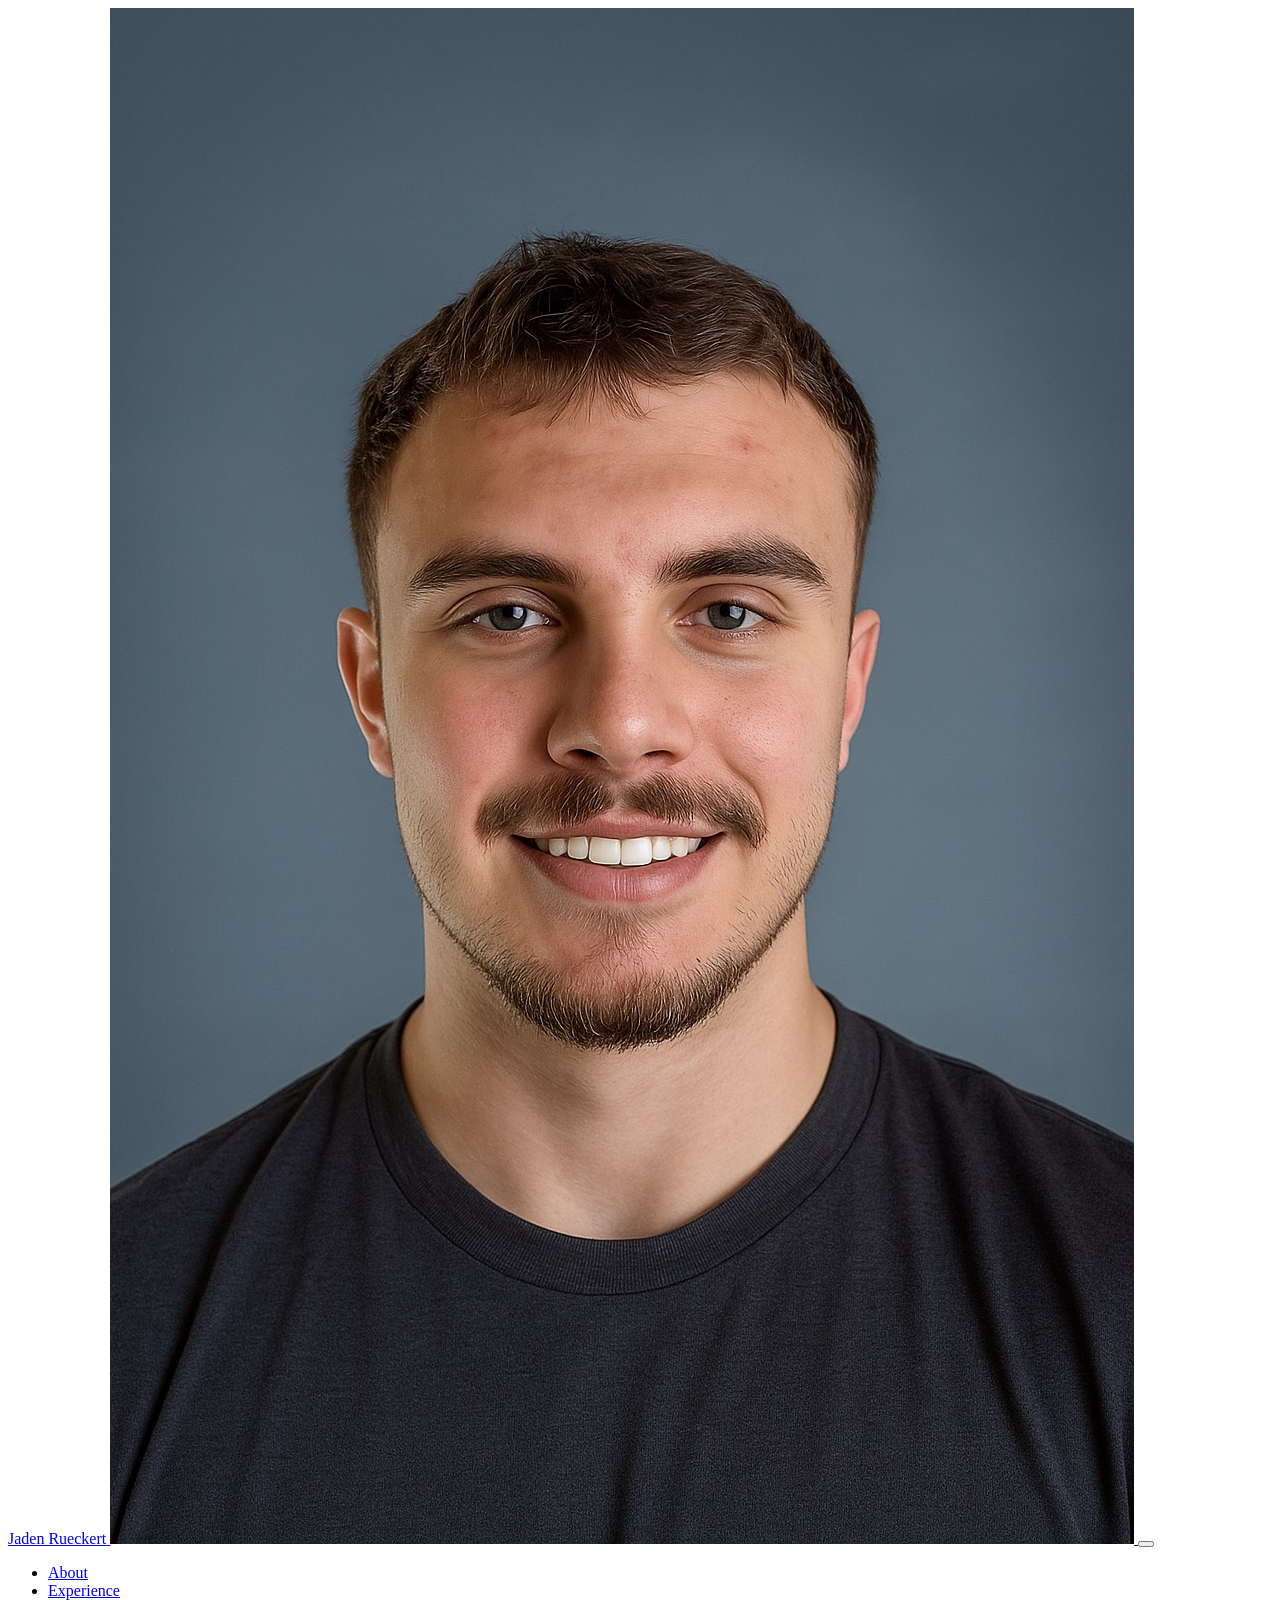
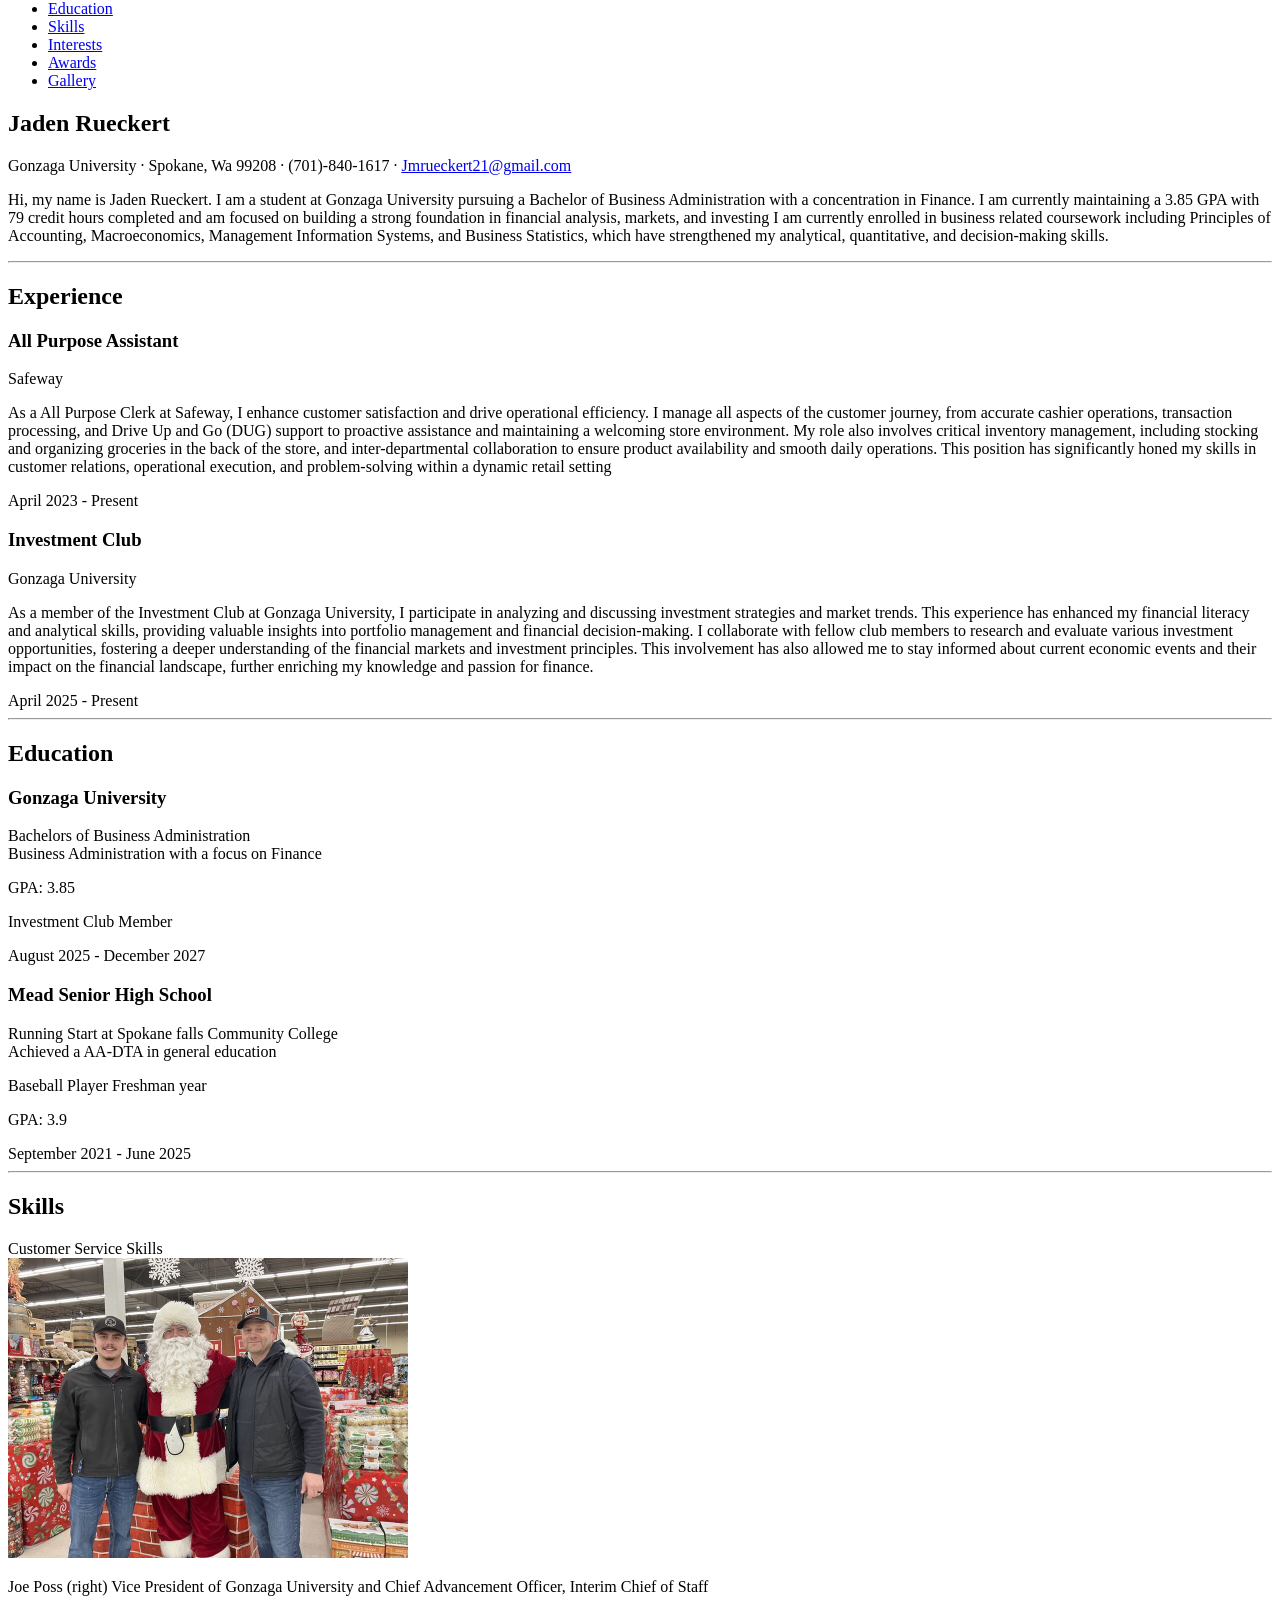
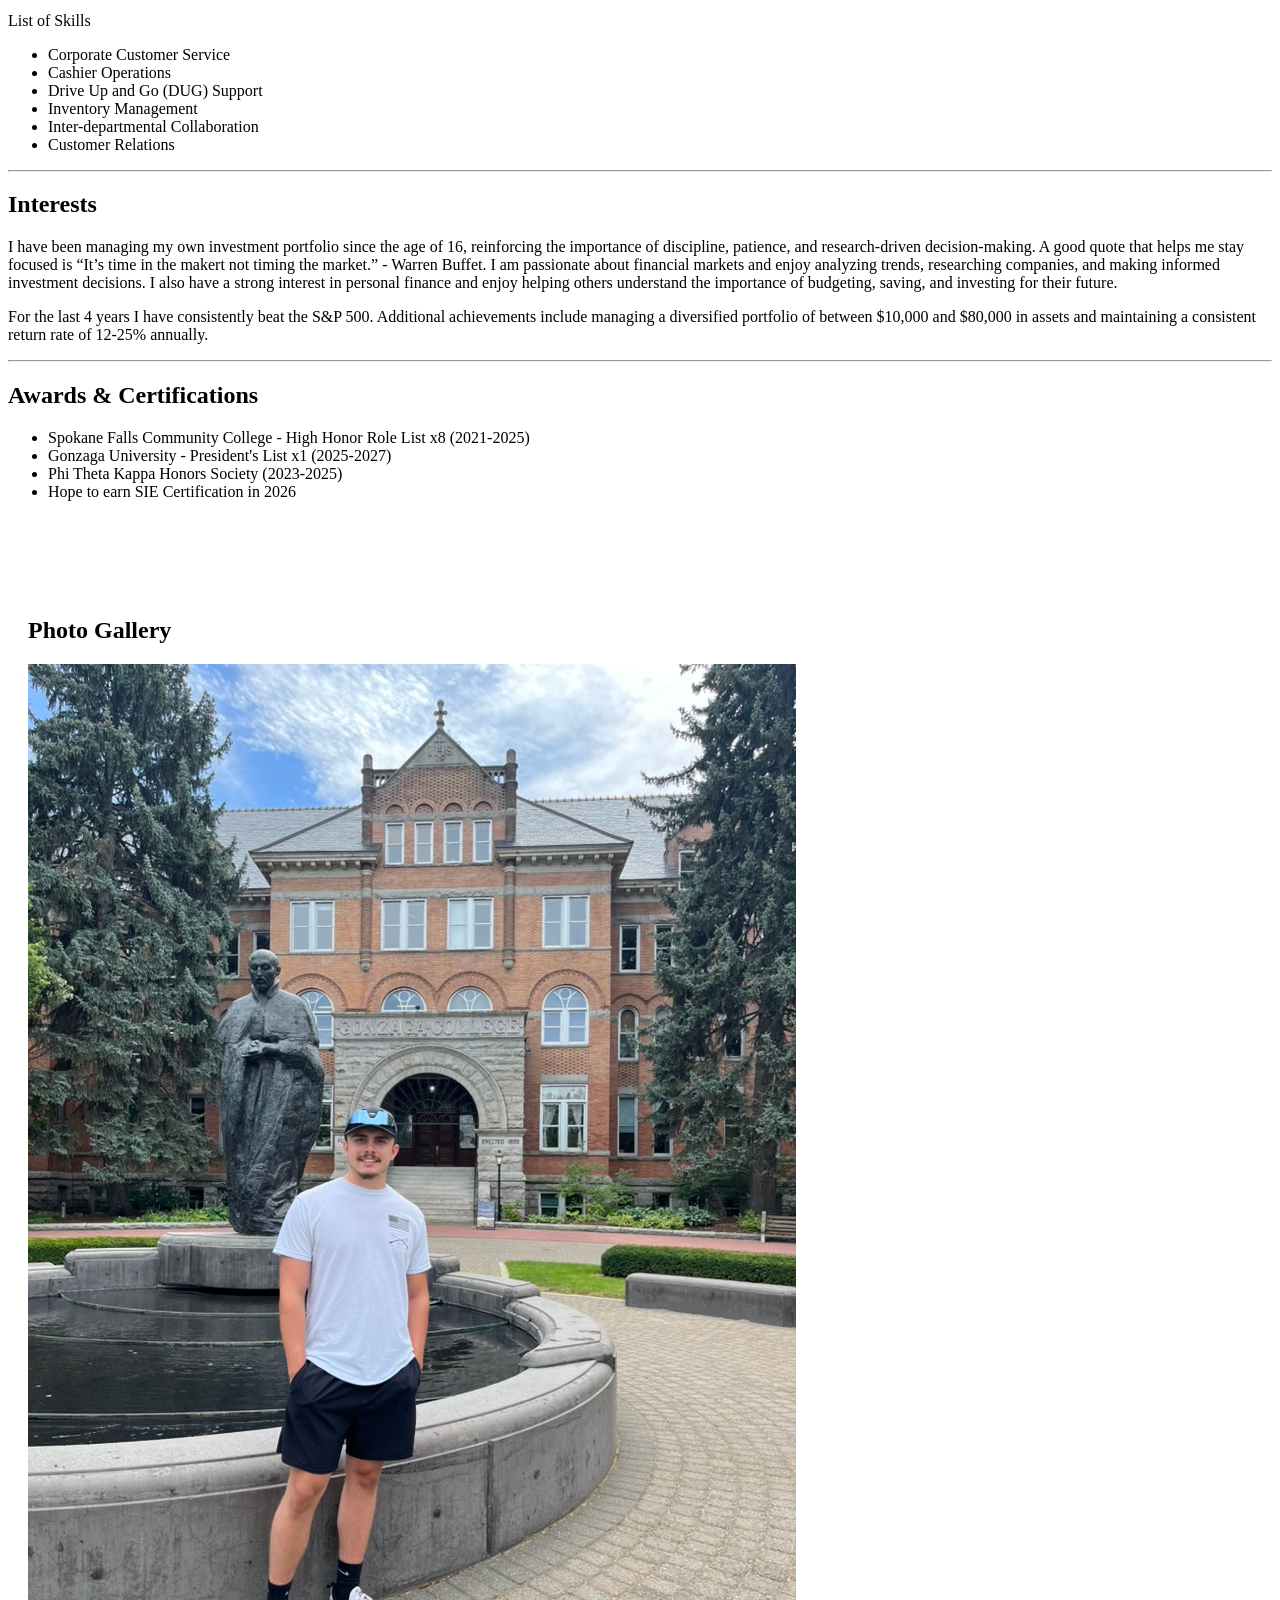
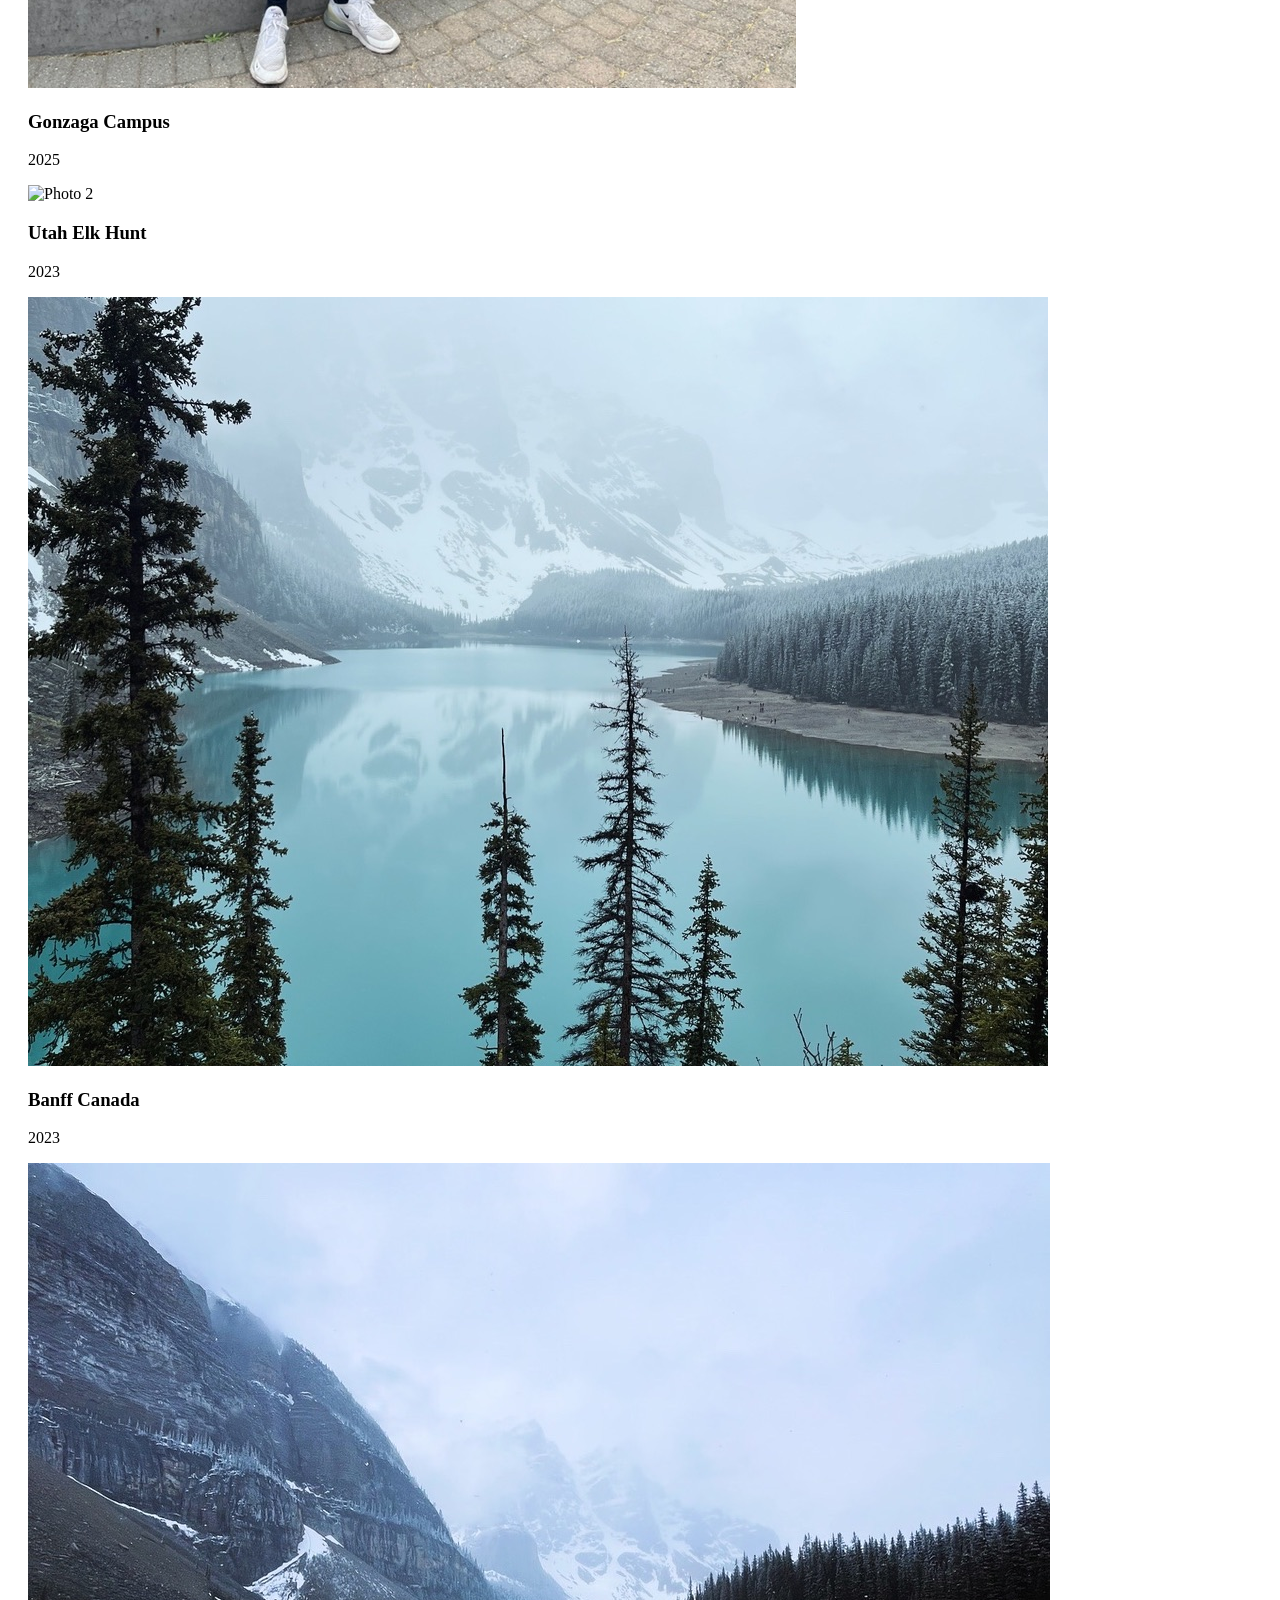
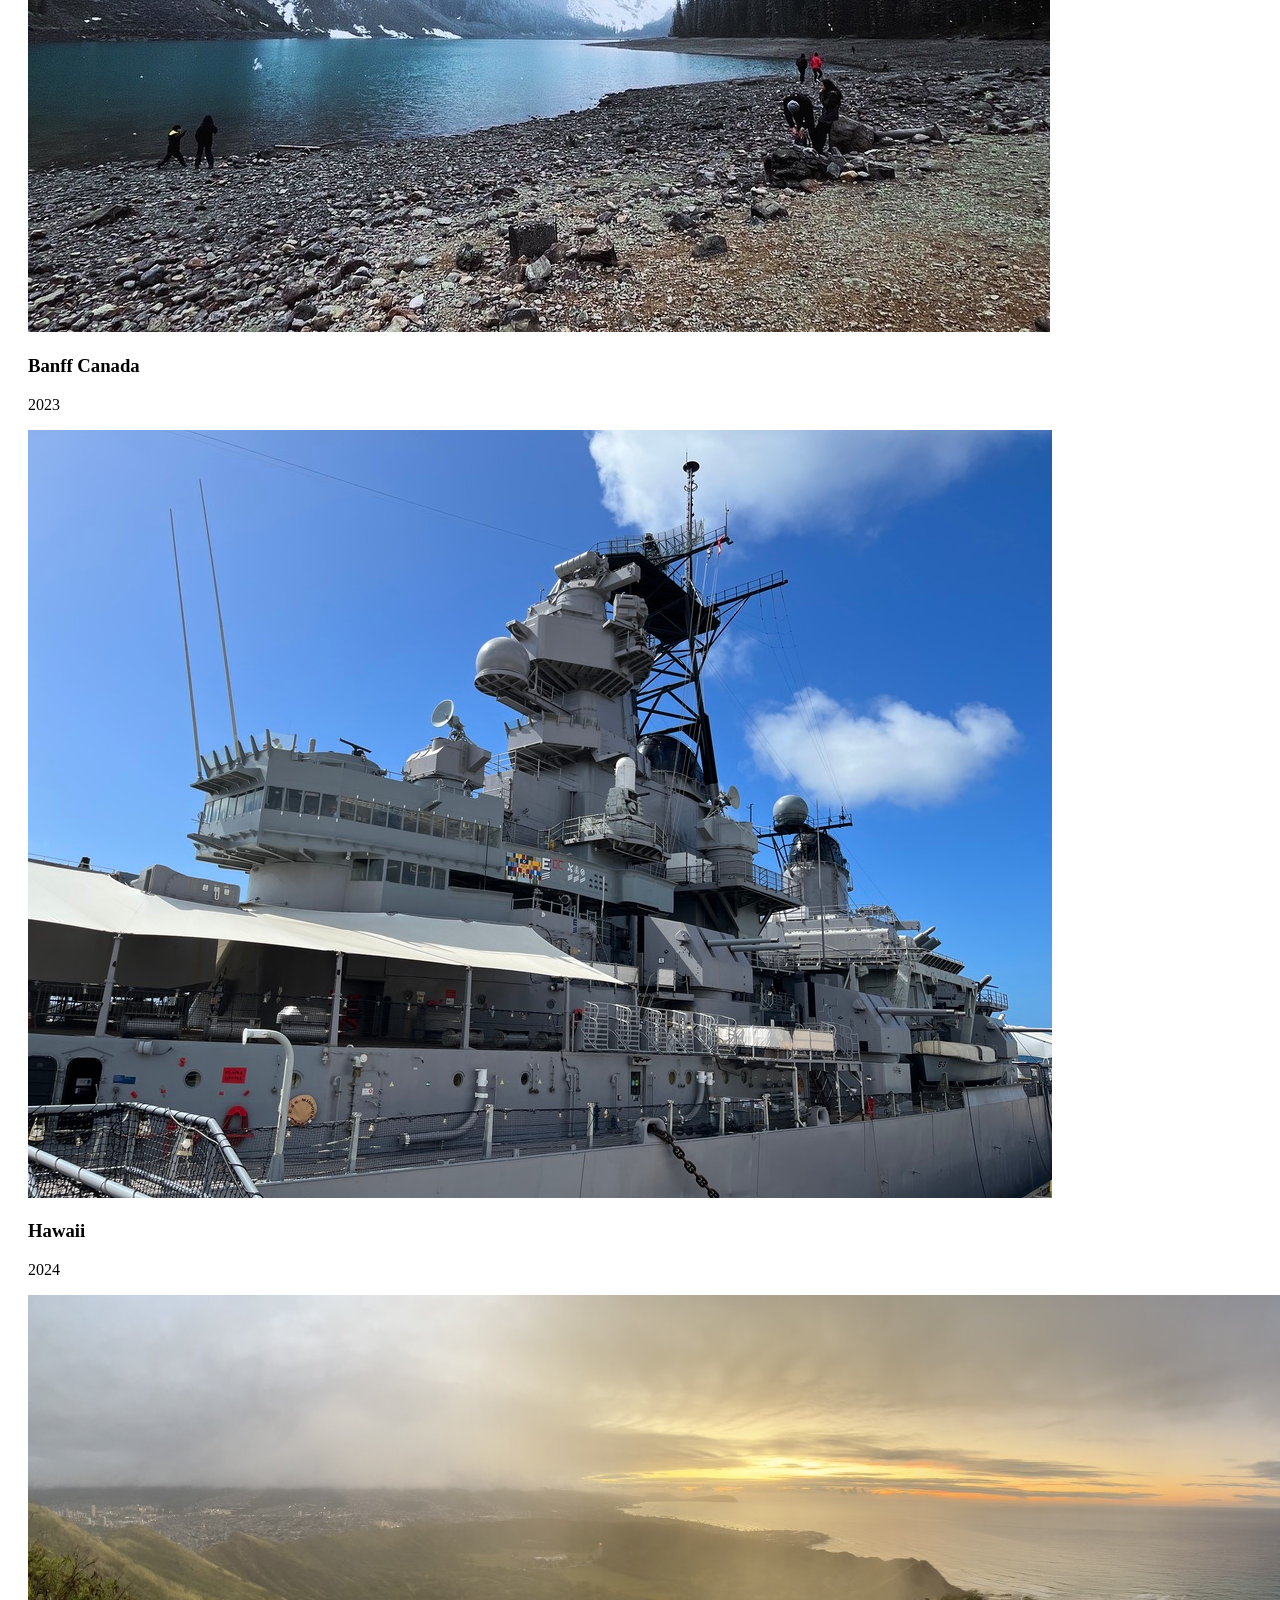
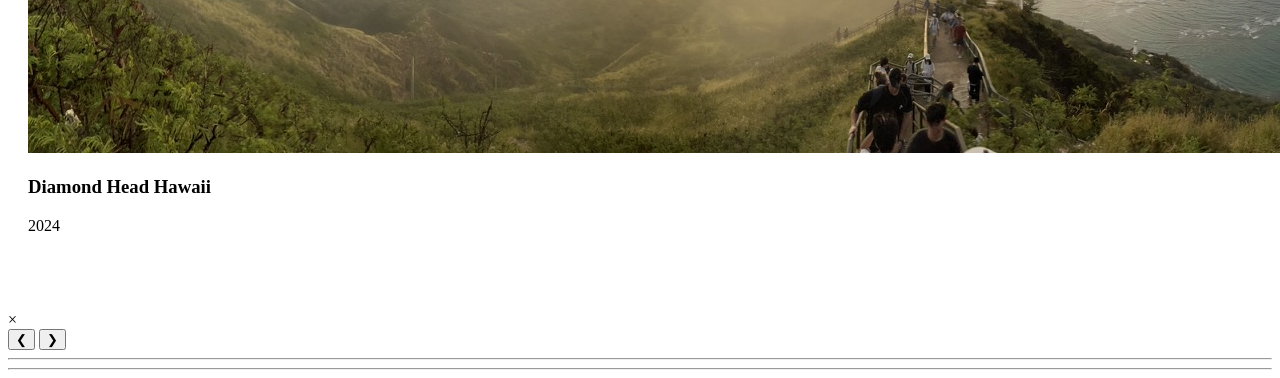
==== index.html @ c6435d7e "Add files via upload" ====
<!DOCTYPE html>
<html lang="en">
    <head>
        <meta charset="utf-8" />
        <meta name="viewport" content="width=device-width, initial-scale=1, shrink-to-fit=no" />
        <meta name="description" content="" />
        <meta name="author" content="" />
        <title>Jaden Rueckert Resume</title>
        <link rel="icon" type="image/x-icon" href="assets/img/favicon.ico" />
        <!-- Font Awesome icons (free version)-->
        <script src="https://use.fontawesome.com/releases/v6.3.0/js/all.js" crossorigin="anonymous"></script>
        <!-- Google fonts-->
        <link href="https://fonts.googleapis.com/css?family=Saira+Extra+Condensed:500,700" rel="stylesheet" type="text/css" />
        <link href="https://fonts.googleapis.com/css?family=Muli:400,400i,800,800i" rel="stylesheet" type="text/css" />
        <!-- Core theme CSS (includes Bootstrap)-->
        <link href="css/styles.css" rel="stylesheet" />
    </head>
    <body id="page-top">
        <!-- Navigation-->
            <nav class="navbar navbar-expand-lg navbar-dark bg-primary fixed-top" id="sideNav">
            <a class="navbar-brand js-scroll-trigger" href="#page-top">
                <span class="d-block d-lg-none">Jaden Rueckert</span>
                <span class="d-none d-lg-block"><img class="img-fluid img-profile rounded-circle mx-auto mb-2" src="../8692DBAE-1922-46F9-BC69-E974DAE3C91C.jpeg" alt="..." /></span>
            </a>
            <button class="navbar-toggler" type="button" data-bs-toggle="collapse" data-bs-target="#navbarResponsive" aria-controls="navbarResponsive" aria-expanded="false" aria-label="Toggle navigation"><span class="navbar-toggler-icon"></span></button>
            <div class="collapse navbar-collapse" id="navbarResponsive">
                <ul class="navbar-nav">
                    <li class="nav-item"><a class="nav-link js-scroll-trigger" href="#about">About</a></li>
                    <li class="nav-item"><a class="nav-link js-scroll-trigger" href="#experience">Experience</a></li>
                    <li class="nav-item"><a class="nav-link js-scroll-trigger" href="#education">Education</a></li>
                    <li class="nav-item"><a class="nav-link js-scroll-trigger" href="#skills">Skills</a></li>
                    <li class="nav-item"><a class="nav-link js-scroll-trigger" href="#interests">Interests</a></li>
                    <li class="nav-item"><a class="nav-link js-scroll-trigger" href="#awards">Awards</a></li>
                    <li class="nav-item"><a class="nav-link js-scroll-trigger" href="#gallery">Gallery</a></li>
                </ul>
            </div>
        </nav>
        <!-- Page Content-->
        <div class="container-fluid p-0">
            <!-- About-->
            <section class="resume-section" id="about">
                <div class="resume-section-content">
                    <h1 class="mb-0">
                        Jaden Rueckert
                        <span class="text-primary"></span>
                    </h1>
                    <div class="subheading mb-5">
                        Gonzaga University · Spokane, Wa 99208 · (701)-840-1617 ·
                        <a href="mailto:Jmrueckert21@gmail.com">Jmrueckert21@gmail.com</a>
                    </div>
                    <p class="lead mb-5"> Hi, my name is Jaden Rueckert. I am a student at Gonzaga University pursuing a Bachelor of Business Administration with a concentration in Finance. I am currently maintaining a 3.85 GPA with 79 credit hours completed and am focused on building a strong foundation in financial analysis, markets, and investing I am currently enrolled in business related coursework including Principles of Accounting, Macroeconomics, Management Information Systems, and Business Statistics, which have strengthened my analytical, quantitative, and decision-making skills.</A></p>
                    <div class="social-icons">
                        <a class="social-icon" href="https://www.linkedin.com/in/jaden-rueckert-501752319/"><i class="fab fa-linkedin-in"></i></a>
                    </div>
                </div>
            </section>
            <hr class="m-0" />
            <!-- Experience-->
            <section class="resume-section" id="experience">
                <div class="resume-section-content">
                    <h2 class="mb-5">Experience</h2>
                    <div class="d-flex flex-column flex-md-row justify-content-between mb-5">
                        <div class="flex-grow-1">
                            <h3 class="mb-0">All Purpose Assistant</h3>
                            <div class="subheading mb-3">Safeway</div>
                            <p>As a All Purpose Clerk at Safeway, I enhance customer satisfaction and drive operational efficiency. I manage all aspects of the customer journey, from accurate cashier operations, transaction processing, and Drive Up and Go (DUG) support to proactive assistance and maintaining a welcoming store environment. My role also involves critical inventory management, including stocking and organizing groceries in the back of the store, and inter-departmental collaboration to ensure product availability and smooth daily operations. This position has significantly honed my skills in customer relations, operational execution, and problem-solving within a dynamic retail setting
                            </p>
                        </div>
                        <div class="flex-shrink-0"><span class="text-primary">April 2023 - Present</span></div>
                        </div>
                        <div class="d-flex flex-column flex-md-row justify-content-between mb-5"> 
                        <div class="flex-grow-1">
                            <h3 class="mb-0">Investment Club</h3>
                            <div class="subheading mb-3">Gonzaga University</div>
                            <p>As a member of the Investment Club at Gonzaga University, I participate in analyzing and discussing investment strategies and market trends. This experience has enhanced my financial literacy and analytical skills, providing valuable insights into portfolio management and financial decision-making. I collaborate with fellow club members to research and evaluate various investment opportunities, fostering a deeper understanding of the financial markets and investment principles. This involvement has also allowed me to stay informed about current economic events and their impact on the financial landscape, further enriching my knowledge and passion for finance.
                            </p>
                        </div>
                            <div class="flex-shrink-0"><span class="text-primary">April 2025 - Present</span></div>
                </div>
            </section>
            <hr class="m-0" />
            <!-- Education-->
            <section class="resume-section" id="education">
                <div class="resume-section-content">
                    <h2 class="mb-5">Education</h2>
                    <div class="d-flex flex-column flex-md-row justify-content-between mb-5">
                        <div class="flex-grow-1">
                            <h3 class="mb-0">Gonzaga University</h3>
                            <div class="subheading mb-3">Bachelors of Business Administration</div>
                            <div>Business Administration with a focus on Finance</div>
                            <p>GPA: 3.85</p>
                            <p>Investment Club Member </p>
                        </div>
                        <div class="flex-shrink-0"><span class="text-primary">August 2025 - December 2027</span></div>
                    </div>
                    <div class="d-flex flex-column flex-md-row justify-content-between">
                        <div class="flex-grow-1">
                            <h3 class="mb-0">Mead Senior High School</h3>
                            <div class="subheading mb-3">Running Start at Spokane falls Community College</div>
                            <div> Achieved a AA-DTA in general education </div>
                            <p>Baseball Player Freshman year</p>
                            <p>GPA: 3.9</p>
                        </div>
                        <div class="flex-shrink-0"><span class="text-primary">September 2021 - June 2025</span></div>
                    </div>
                </div>
            </section>
            <hr class="m-0" />
            <!-- Skills-->
            <section class="resume-section" id="skills">
                <div class="resume-section-content">
                    <h2 class="mb-5">Skills</h2>
                    <div class="subheading mb-3">Customer Service Skills</div>
                    <img src="../Safeway with Joe Poss.jpeg" alt="Customer Service Skills" width="400" height="300">
                    <p> Joe Poss (right) Vice President of Gonzaga University and Chief Advancement Officer, Interim Chief of Staff</p>
                    <div class="subheading mb-3">List of Skills</div>
                    <ul class="fa-ul mb-0">
                        <li>
                            <span class="fa-li"><i class="fas fa-check"></i></span>
                            Corporate Customer Service
                        </li>
                        <li>
                            <span class="fa-li"><i class="fas fa-check"></i></span>
                            Cashier Operations
                        </li>
                        <li>
                            <span class="fa-li"><i class="fas fa-check"></i></span>
                            Drive Up and Go (DUG) Support
                        </li>
                        <li>
                            <span class="fa-li"><i class="fas fa-check"></i></span>
                            Inventory Management
                        </li>
                        <li>
                            <span class="fa-li"><i class="fas fa-check"></i></span>
                            Inter-departmental Collaboration
                        </li>
                        <li>
                            <span class="fa-li"><i class="fas fa-check"></i></span>
                            Customer Relations
                        </li>
                    </ul>
                </div>
            </section>
            <hr class="m-0" />
            <!-- Interests-->
            <section class="resume-section" id="interests">
                <div class="resume-section-content">
                    <h2 class="mb-5">Interests</h2>
                    <p>I have been managing my own investment portfolio since the age of 16, reinforcing the importance of discipline, patience, and research-driven decision-making. A good quote that helps me stay focused is “It’s time in the makert not timing the market.” - Warren Buffet. I am passionate about financial markets and enjoy analyzing trends, researching companies, and making informed investment decisions. I also have a strong interest in personal finance and enjoy helping others understand the importance of budgeting, saving, and investing for their future.</p>
                    <p class="mb-0">For the last 4 years I have consistently beat the S&P 500. Additional achievements include managing a diversified portfolio of between $10,000 and $80,000 in assets and maintaining a consistent return rate of 12-25% annually.</p>
                </div>
            </section>
            <hr class="m-0" />
            <!-- Awards-->
            <section class="resume-section" id="awards">
                <div class="resume-section-content">
                    <h2 class="mb-5">Awards & Certifications</h2>
                    <ul class="fa-ul mb-0">
                        <li>
                            <span class="fa-li"><i class="fas fa-trophy text-warning"></i></span>
                            Spokane Falls Community College - High Honor Role List x8 (2021-2025)
                        </li>
                        <li>
                            <span class="fa-li"><i class="fas fa-trophy text-warning"></i></span>
                            Gonzaga University - President's List x1 (2025-2027)
                        </li>
                        <li>
                            <span class="fa-li"><i class="fas fa-trophy text-warning"></i></span>
                            Phi Theta Kappa Honors Society (2023-2025)
                        </li>
                        <li>
                            <span class="fa-li"><i class="fas fa-trophy text-warning"></i></span>
                            Hope to earn SIE Certification in 2026
                        </li>
                        </li>
                    </ul>
                </div>
            </section>
                <!-- Gallery Section -->
            <section class="resume-section" id="gallery" 
                <div class="gallery-section" style="min-height: 100vh; padding: 80px 20px 60px 20px; margin: 0;">
                <div class="gallery-container">
                <h2 class="gallery-title">Photo Gallery</h2>
            
                <div class="gallery-grid">
                <div class="gallery-item" onclick="openLightbox(0)">
                    <img src="..//1AC96784-A2AE-4AA7-A94C-4BA966CD233C_1_105_c.jpeg" alt="Photo 1">
                    <div class="gallery-overlay">
                        <div class="gallery-overlay-text">
                            <h3>Gonzaga Campus</h3>
                            <p>2025</p>
                        </div>
                    </div>
                </div>

                <div class="gallery-item" onclick="openLightbox(1)">
                    <img src="..//9BA56E24-FAA2-44F5-AEA7-58FB7676A546_1_105_c.jpeg" alt="Photo 2">
                    <div class="gallery-overlay">
                        <div class="gallery-overlay-text">
                            <h3>Utah Elk Hunt</h3>
                            <p>2023</p>
                        </div>
                    </div>
                </div>

                <div class="gallery-item" onclick="openLightbox(2)">
                    <img src="..//C91B3BA7-62A5-43C4-9205-FB633F2F75DD_1_105_c.jpeg" alt="Photo 3">
                    <div class="gallery-overlay">
                        <div class="gallery-overlay-text">
                            <h3>Banff Canada</h3>
                            <p>2023</p>
                        </div>
                    </div>
                </div>

                <div class="gallery-item" onclick="openLightbox(3)">
                    <img src="..//4DA5F283-F89E-4707-9534-E79647E760FB_1_105_c.jpeg" alt="Photo 4">
                    <div class="gallery-overlay">
                        <div class="gallery-overlay-text">
                            <h3>Banff Canada</h3>
                            <p>2023</p>
                        </div>
                    </div>
                </div>

                <div class="gallery-item" onclick="openLightbox(4)">
                    <img src="..//7D02F544-686F-486D-A3C8-370F9DF66E16_1_105_c.jpeg" alt="Photo 5">
                    <div class="gallery-overlay">
                        <div class="gallery-overlay-text">
                            <h3>Hawaii </h3>
                            <p>2024</p>
                        </div>
                    </div>
                </div>

                <div class="gallery-item" onclick="openLightbox(5)">
                    <img src="..//FFC3DEBD-5DF1-4766-85F6-EE9412261BD3_1_105_c.jpeg" alt="Photo 6">
                    <div class="gallery-overlay">
                        <div class="gallery-overlay-text">
                            <h3>Diamond Head Hawaii</h3>
                            <p>2024</p>
                        </div>
                    </div>
                </div>
            </div>
        </div>
    </div>
</section>

<!-- Lightbox Modal -->
<div class="lightbox" id="lightbox">
    <div class="lightbox-content">
        <span class="lightbox-close" onclick="closeLightbox()">&times;</span>
        <img class="lightbox-image" id="lightbox-image" src="" alt="">
        <div class="lightbox-nav">
            <button onclick="previousImage()">❮</button>
            <button onclick="nextImage()">❯</button>
        </div>
    </div>
</div>

<hr class="m-0" />

<hr class="m-0" />
        <!-- Bootstrap core JS-->
        <script src="https://cdn.jsdelivr.net/npm/bootstrap@5.2.3/dist/js/bootstrap.bundle.min.js"></script>
        <!-- Core theme JS-->
        <script src="js/scripts.js"></script>
    </body>
</html>
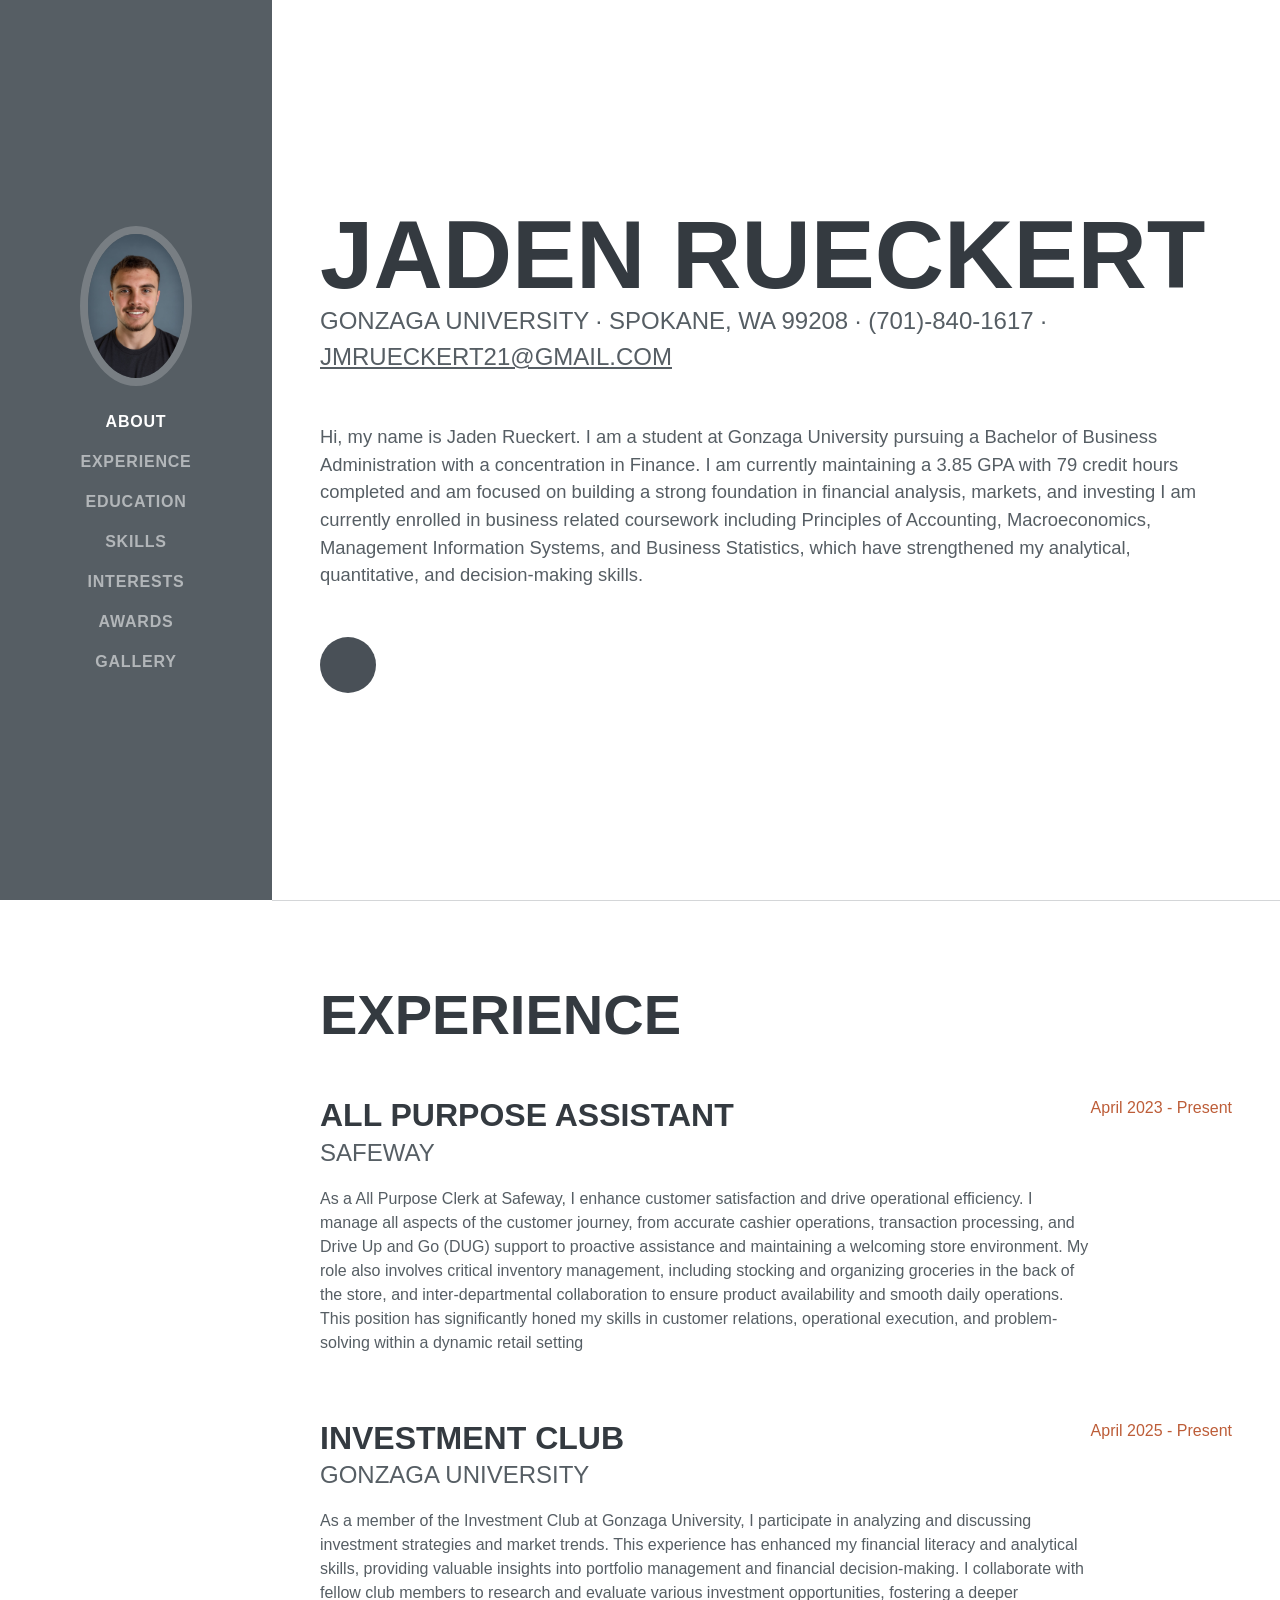
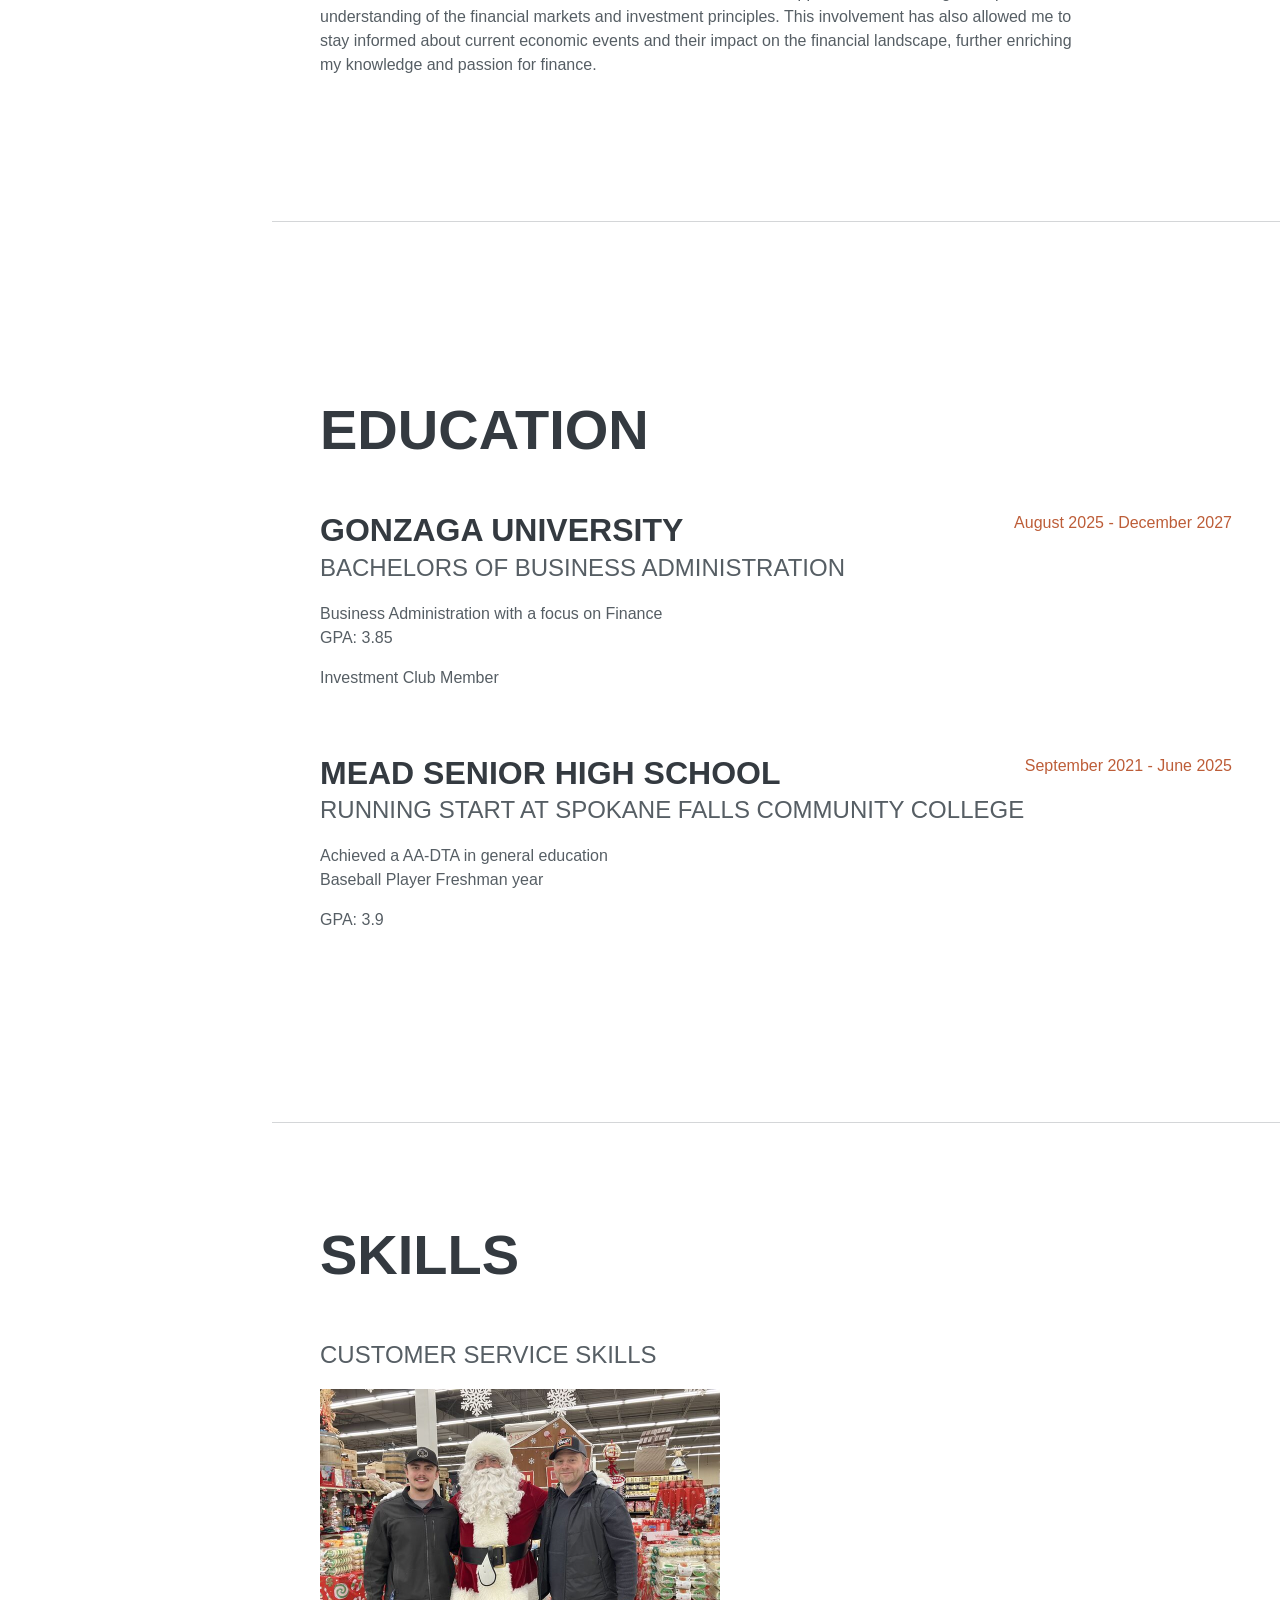
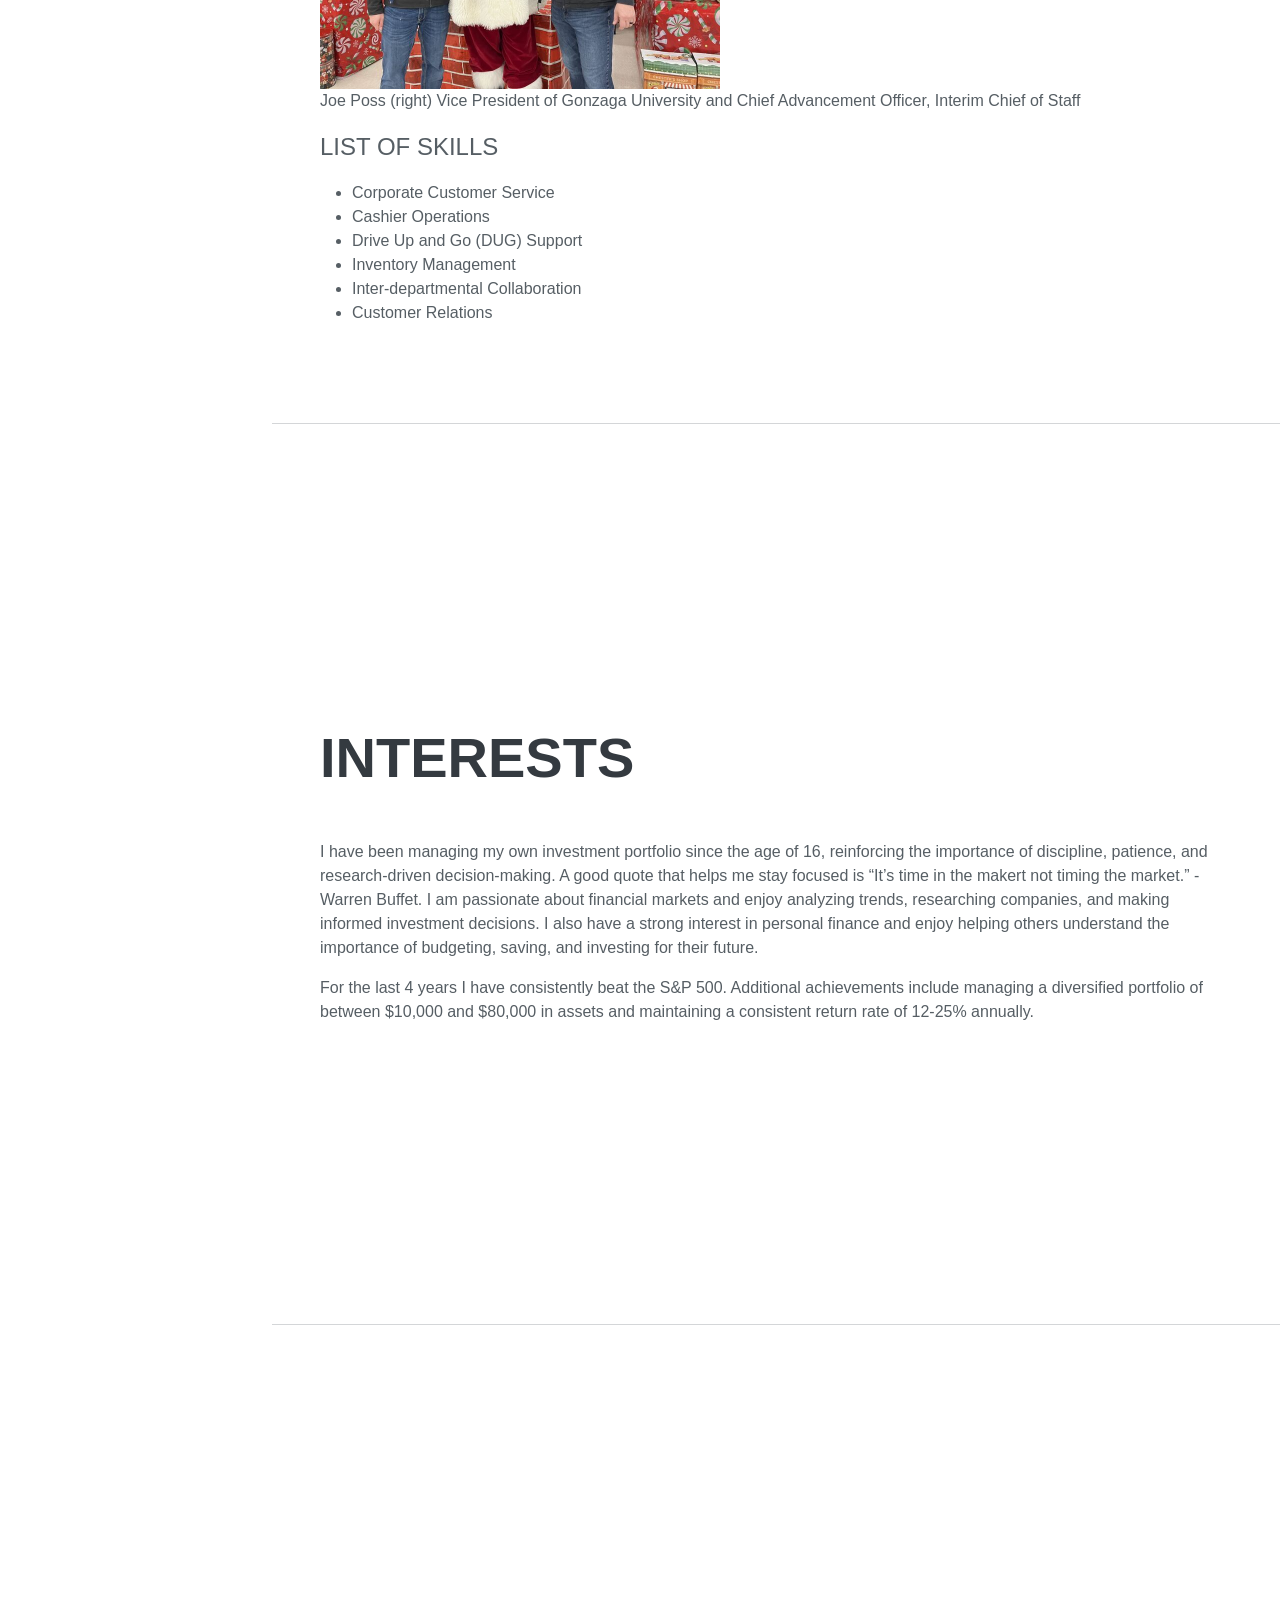
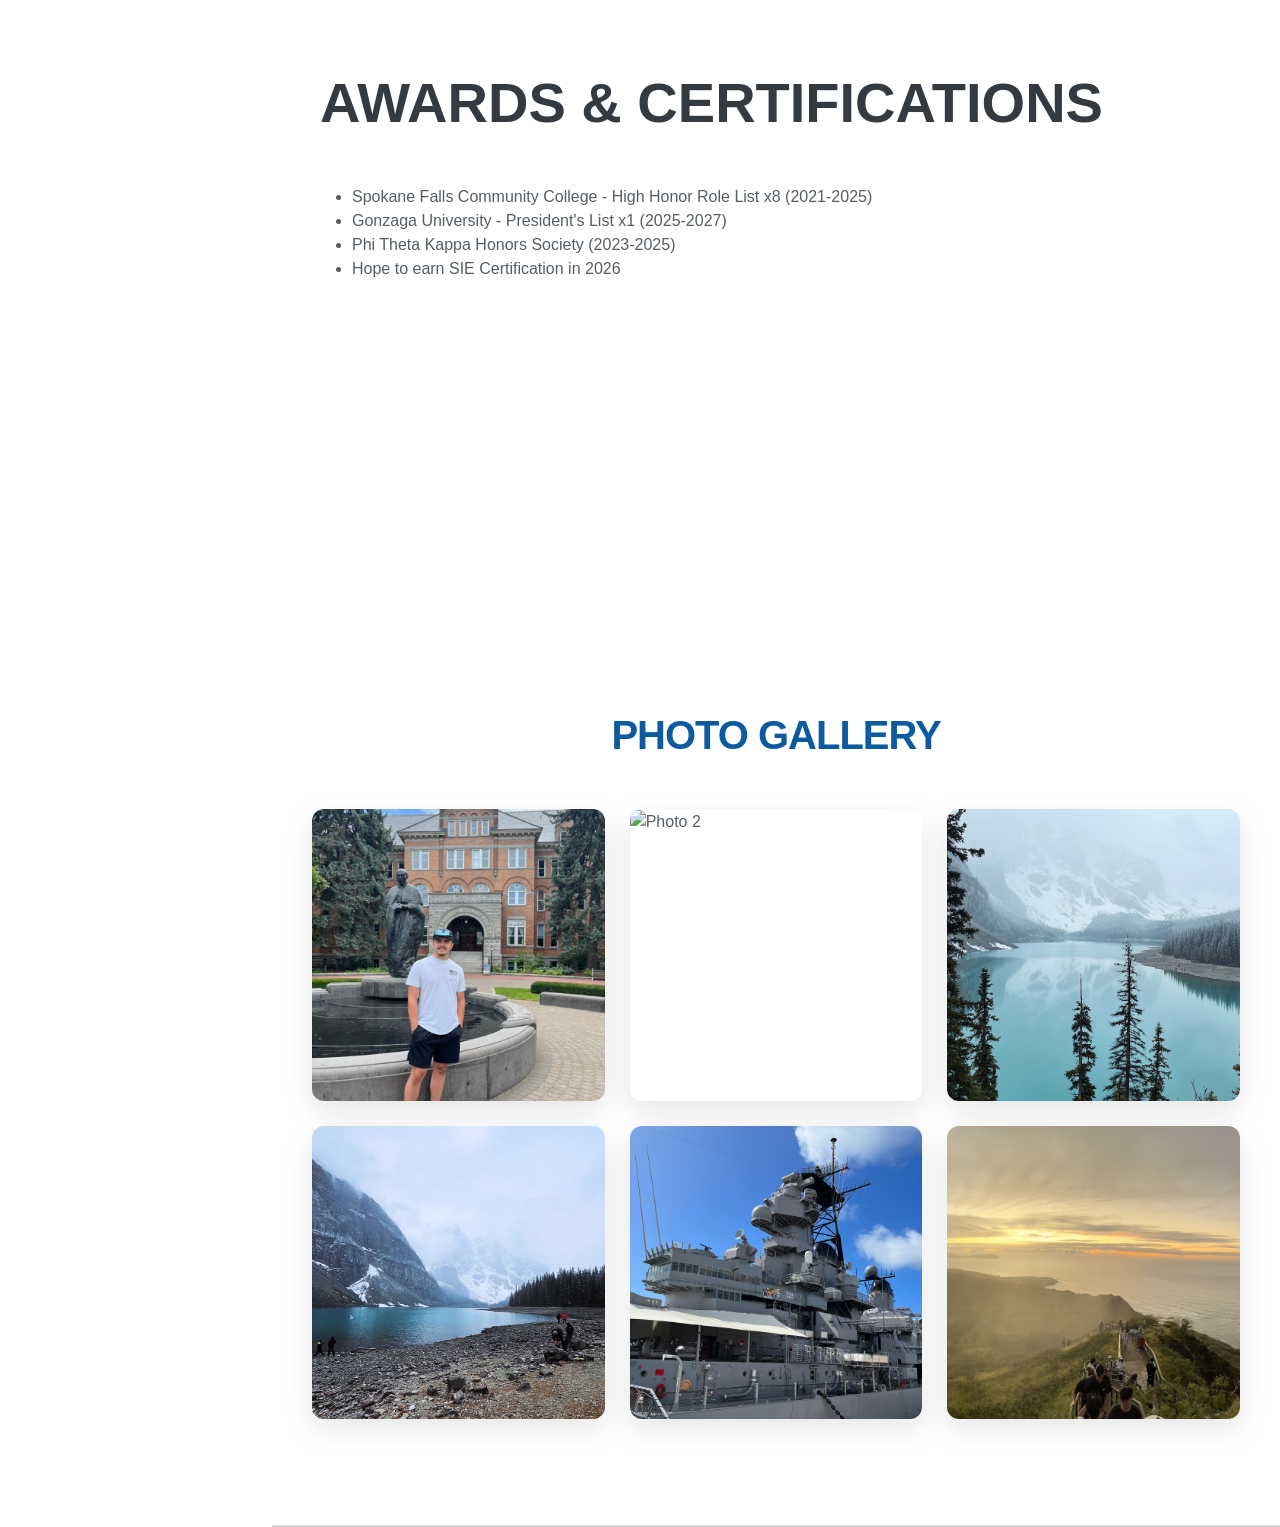
==== commit a28957d5: "Update stylesheet and script link paths in index.html" ====
--- a/index.html
+++ b/index.html
@@ -13,7 +13,8 @@
         <link href="https://fonts.googleapis.com/css?family=Saira+Extra+Condensed:500,700" rel="stylesheet" type="text/css" />
         <link href="https://fonts.googleapis.com/css?family=Muli:400,400i,800,800i" rel="stylesheet" type="text/css" />
         <!-- Core theme CSS (includes Bootstrap)-->
-        <link href="css/styles.css" rel="stylesheet" />
+        <link rel="stylesheet" href="./styles.css">
+        <script src="./scripts.js"></script>
     </head>
     <body id="page-top">
         <!-- Navigation-->
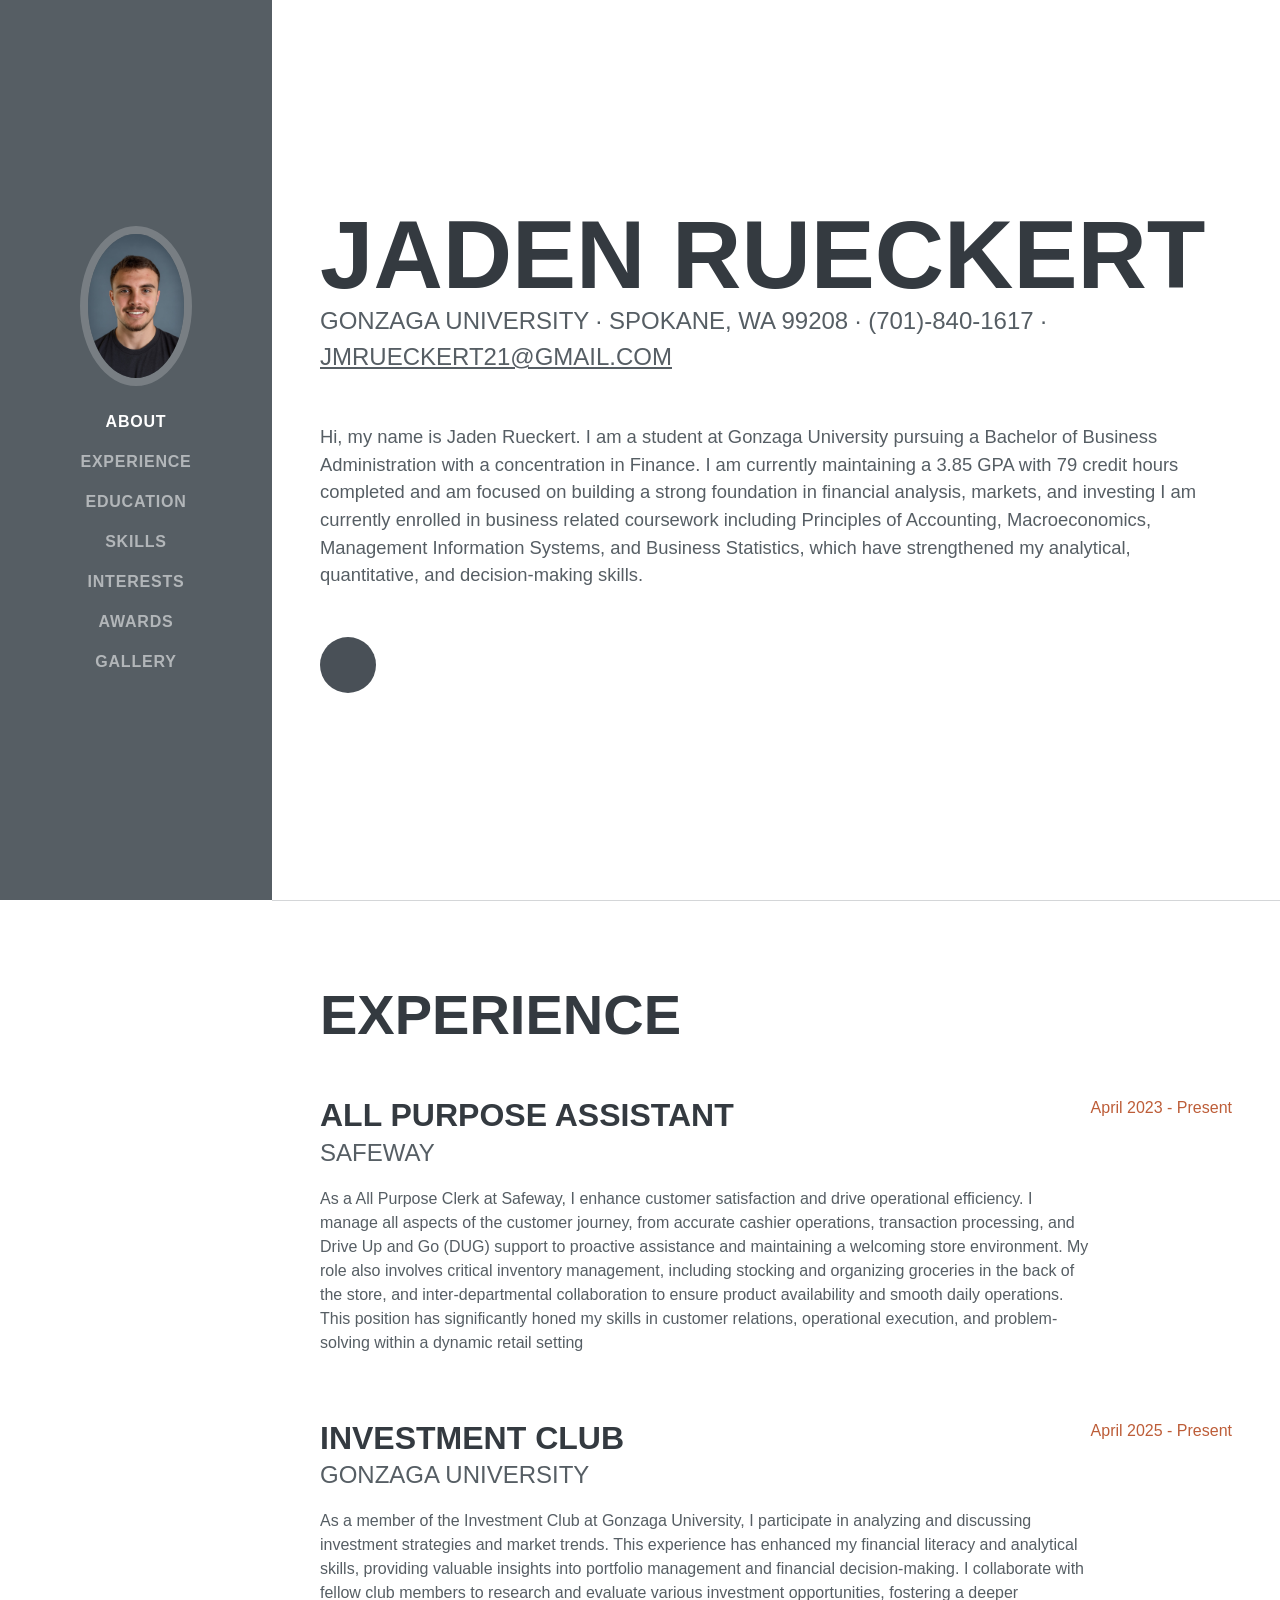
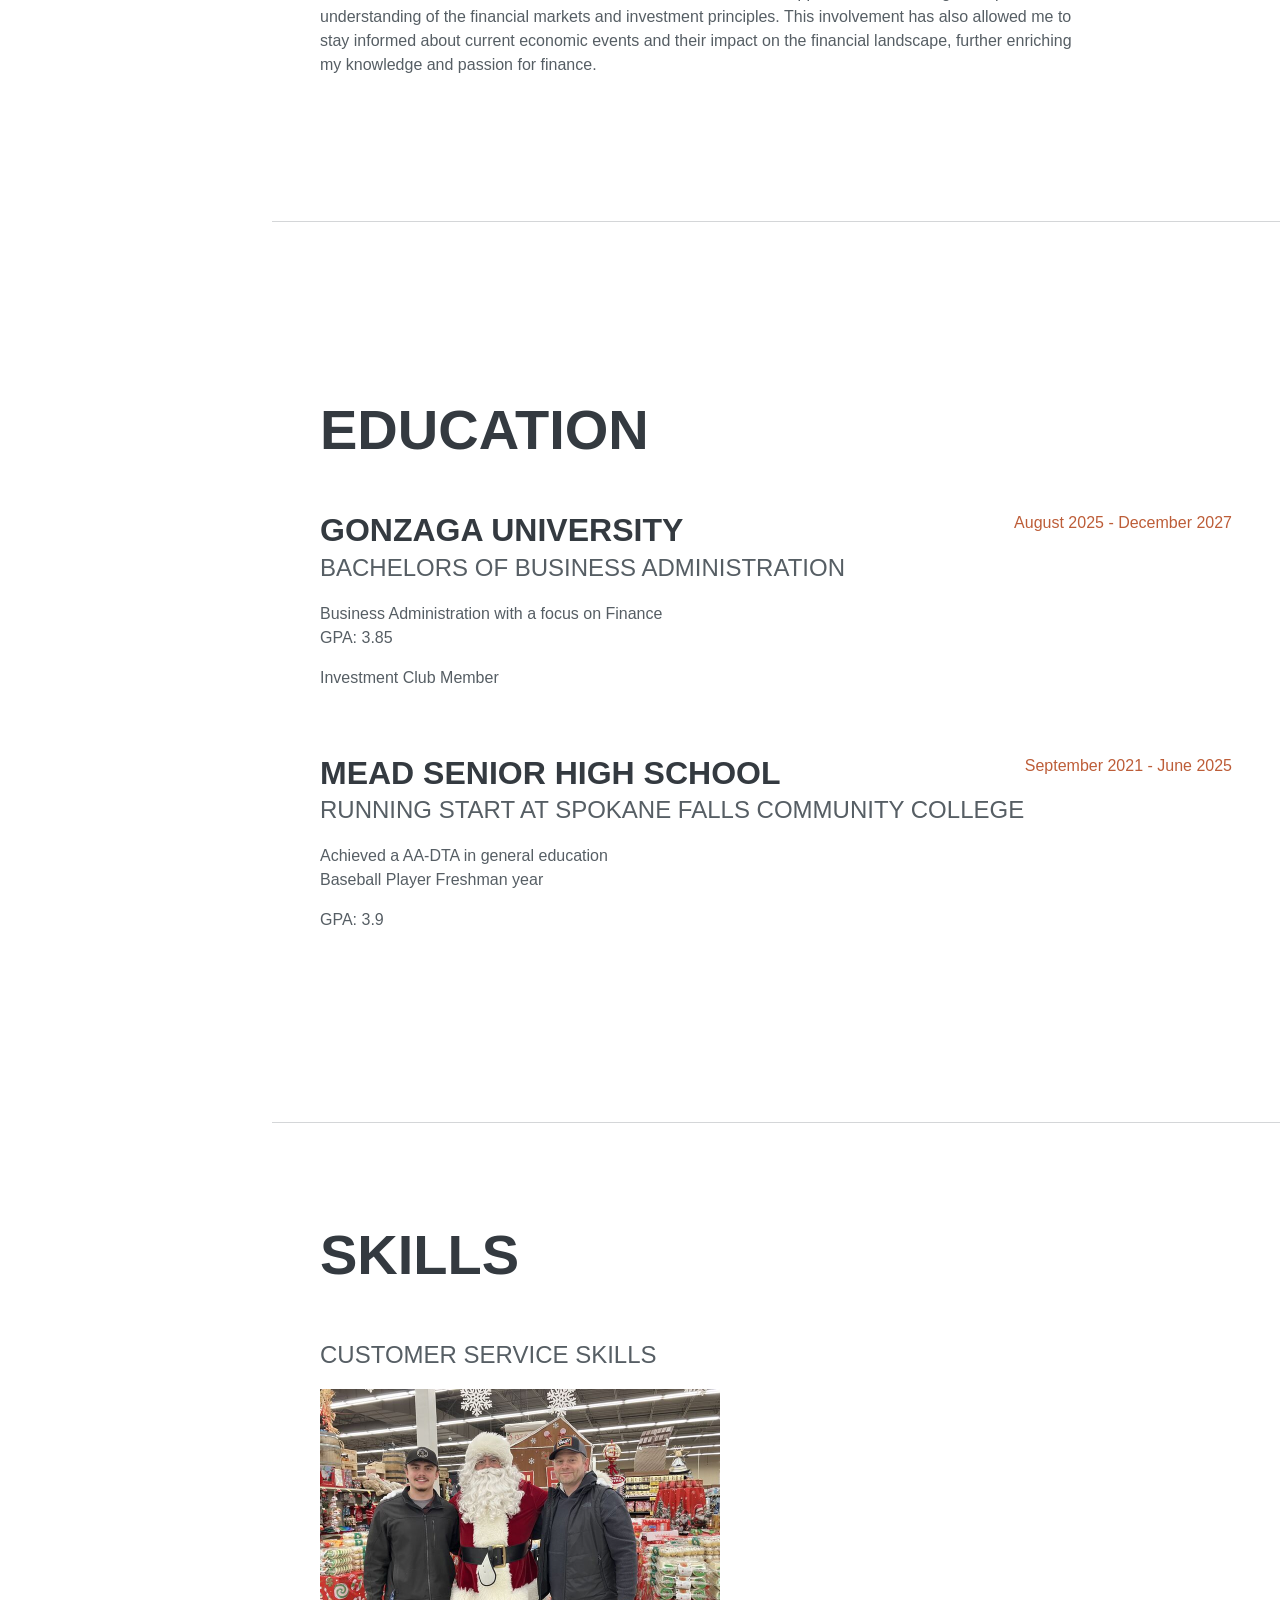
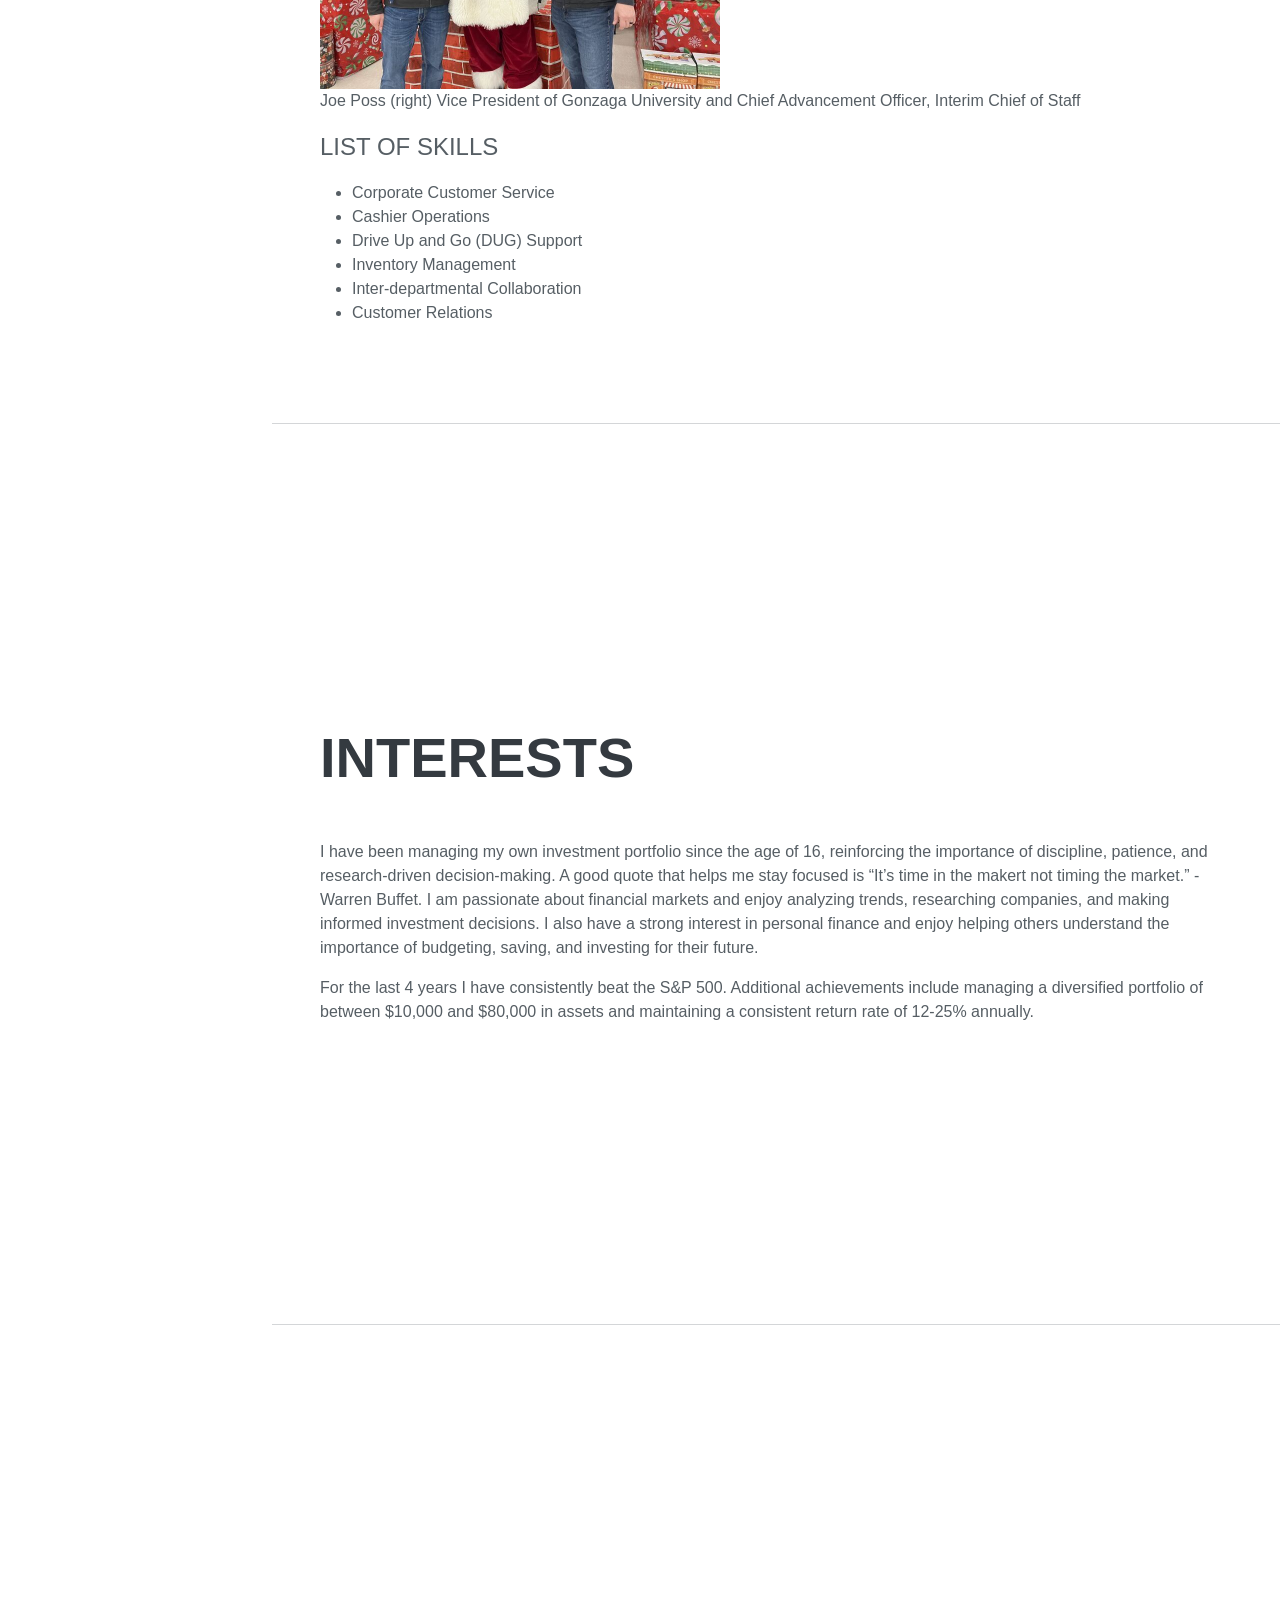
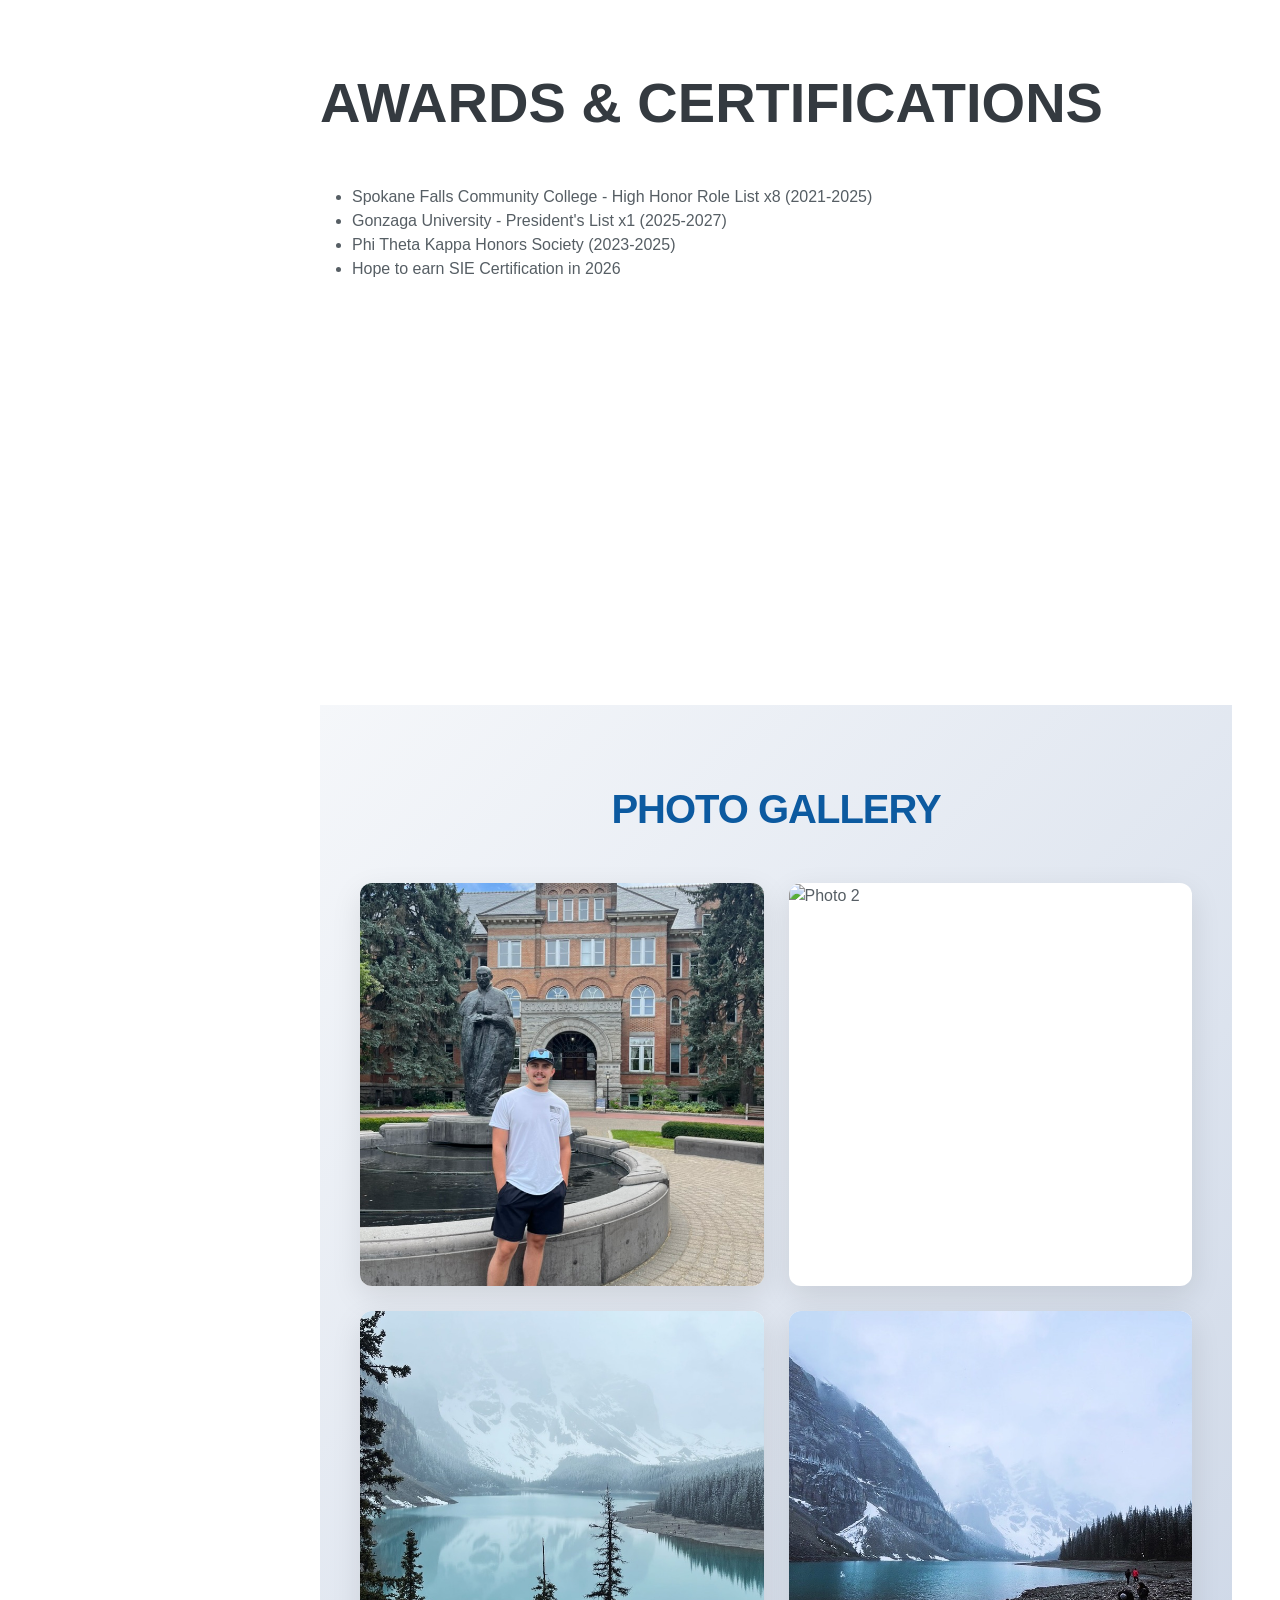
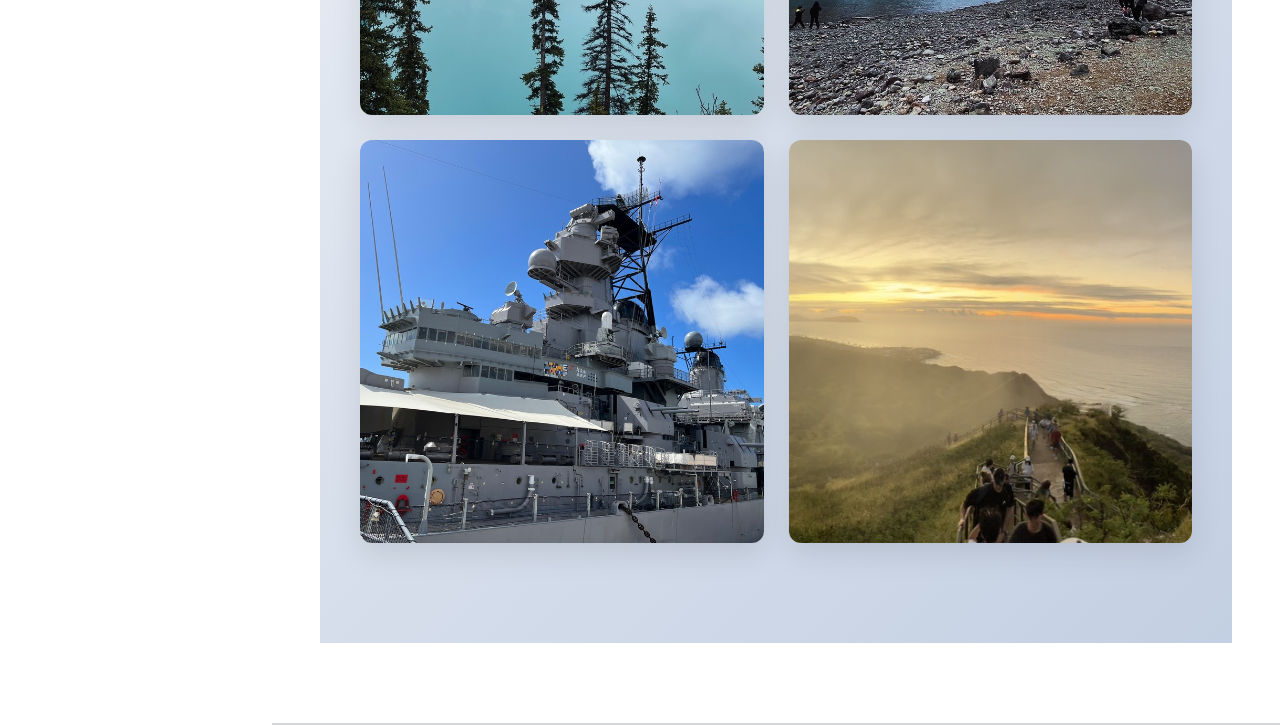
==== commit 597eca1d: "Update index.html" ====
--- a/index.html
+++ b/index.html
@@ -14,14 +14,13 @@
         <link href="https://fonts.googleapis.com/css?family=Muli:400,400i,800,800i" rel="stylesheet" type="text/css" />
         <!-- Core theme CSS (includes Bootstrap)-->
         <link rel="stylesheet" href="./styles.css">
-        <script src="./scripts.js"></script>
     </head>
     <body id="page-top">
         <!-- Navigation-->
             <nav class="navbar navbar-expand-lg navbar-dark bg-primary fixed-top" id="sideNav">
             <a class="navbar-brand js-scroll-trigger" href="#page-top">
                 <span class="d-block d-lg-none">Jaden Rueckert</span>
-                <span class="d-none d-lg-block"><img class="img-fluid img-profile rounded-circle mx-auto mb-2" src="../8692DBAE-1922-46F9-BC69-E974DAE3C91C.jpeg" alt="..." /></span>
+                <span class="d-none d-lg-block"><img class="img-fluid img-profile rounded-circle mx-auto mb-2" src="8692DBAE-1922-46F9-BC69-E974DAE3C91C.jpeg" alt="..." /></span>
             </a>
             <button class="navbar-toggler" type="button" data-bs-toggle="collapse" data-bs-target="#navbarResponsive" aria-controls="navbarResponsive" aria-expanded="false" aria-label="Toggle navigation"><span class="navbar-toggler-icon"></span></button>
             <div class="collapse navbar-collapse" id="navbarResponsive">
@@ -112,7 +111,7 @@
                 <div class="resume-section-content">
                     <h2 class="mb-5">Skills</h2>
                     <div class="subheading mb-3">Customer Service Skills</div>
-                    <img src="../Safeway with Joe Poss.jpeg" alt="Customer Service Skills" width="400" height="300">
+                    <img src="Safeway with Joe Poss.jpeg" alt="Customer Service Skills" width="400" height="300">
                     <p> Joe Poss (right) Vice President of Gonzaga University and Chief Advancement Officer, Interim Chief of Staff</p>
                     <div class="subheading mb-3">List of Skills</div>
                     <ul class="fa-ul mb-0">
@@ -179,14 +178,14 @@
                 </div>
             </section>
                 <!-- Gallery Section -->
-            <section class="resume-section" id="gallery" 
+            <section class="resume-section" id="gallery">
                 <div class="gallery-section" style="min-height: 100vh; padding: 80px 20px 60px 20px; margin: 0;">
                 <div class="gallery-container">
                 <h2 class="gallery-title">Photo Gallery</h2>
             
                 <div class="gallery-grid">
                 <div class="gallery-item" onclick="openLightbox(0)">
-                    <img src="..//1AC96784-A2AE-4AA7-A94C-4BA966CD233C_1_105_c.jpeg" alt="Photo 1">
+                    <img src="1AC96784-A2AE-4AA7-A94C-4BA966CD233C_1_105_c.jpeg" alt="Photo 1">
                     <div class="gallery-overlay">
                         <div class="gallery-overlay-text">
                             <h3>Gonzaga Campus</h3>
@@ -196,7 +195,7 @@
                 </div>
 
                 <div class="gallery-item" onclick="openLightbox(1)">
-                    <img src="..//9BA56E24-FAA2-44F5-AEA7-58FB7676A546_1_105_c.jpeg" alt="Photo 2">
+                    <img src="9BA56E24-FAA2-44F5-AEA7-58FB7676A546_1_105_c.jpeg" alt="Photo 2">
                     <div class="gallery-overlay">
                         <div class="gallery-overlay-text">
                             <h3>Utah Elk Hunt</h3>
@@ -206,7 +205,7 @@
                 </div>
 
                 <div class="gallery-item" onclick="openLightbox(2)">
-                    <img src="..//C91B3BA7-62A5-43C4-9205-FB633F2F75DD_1_105_c.jpeg" alt="Photo 3">
+                    <img src="C91B3BA7-62A5-43C4-9205-FB633F2F75DD_1_105_c.jpeg" alt="Photo 3">
                     <div class="gallery-overlay">
                         <div class="gallery-overlay-text">
                             <h3>Banff Canada</h3>
@@ -216,7 +215,7 @@
                 </div>
 
                 <div class="gallery-item" onclick="openLightbox(3)">
-                    <img src="..//4DA5F283-F89E-4707-9534-E79647E760FB_1_105_c.jpeg" alt="Photo 4">
+                    <img src="4DA5F283-F89E-4707-9534-E79647E760FB_1_105_c.jpeg" alt="Photo 4">
                     <div class="gallery-overlay">
                         <div class="gallery-overlay-text">
                             <h3>Banff Canada</h3>
@@ -226,7 +225,7 @@
                 </div>
 
                 <div class="gallery-item" onclick="openLightbox(4)">
-                    <img src="..//7D02F544-686F-486D-A3C8-370F9DF66E16_1_105_c.jpeg" alt="Photo 5">
+                    <img src="7D02F544-686F-486D-A3C8-370F9DF66E16_1_105_c.jpeg" alt="Photo 5">
                     <div class="gallery-overlay">
                         <div class="gallery-overlay-text">
                             <h3>Hawaii </h3>
@@ -236,7 +235,7 @@
                 </div>
 
                 <div class="gallery-item" onclick="openLightbox(5)">
-                    <img src="..//FFC3DEBD-5DF1-4766-85F6-EE9412261BD3_1_105_c.jpeg" alt="Photo 6">
+                    <img src="FFC3DEBD-5DF1-4766-85F6-EE9412261BD3_1_105_c.jpeg" alt="Photo 6">
                     <div class="gallery-overlay">
                         <div class="gallery-overlay-text">
                             <h3>Diamond Head Hawaii</h3>
@@ -267,6 +266,6 @@
         <!-- Bootstrap core JS-->
         <script src="https://cdn.jsdelivr.net/npm/bootstrap@5.2.3/dist/js/bootstrap.bundle.min.js"></script>
         <!-- Core theme JS-->
-        <script src="js/scripts.js"></script>
+        <script src="./scripts.js"></script>
     </body>
 </html>
